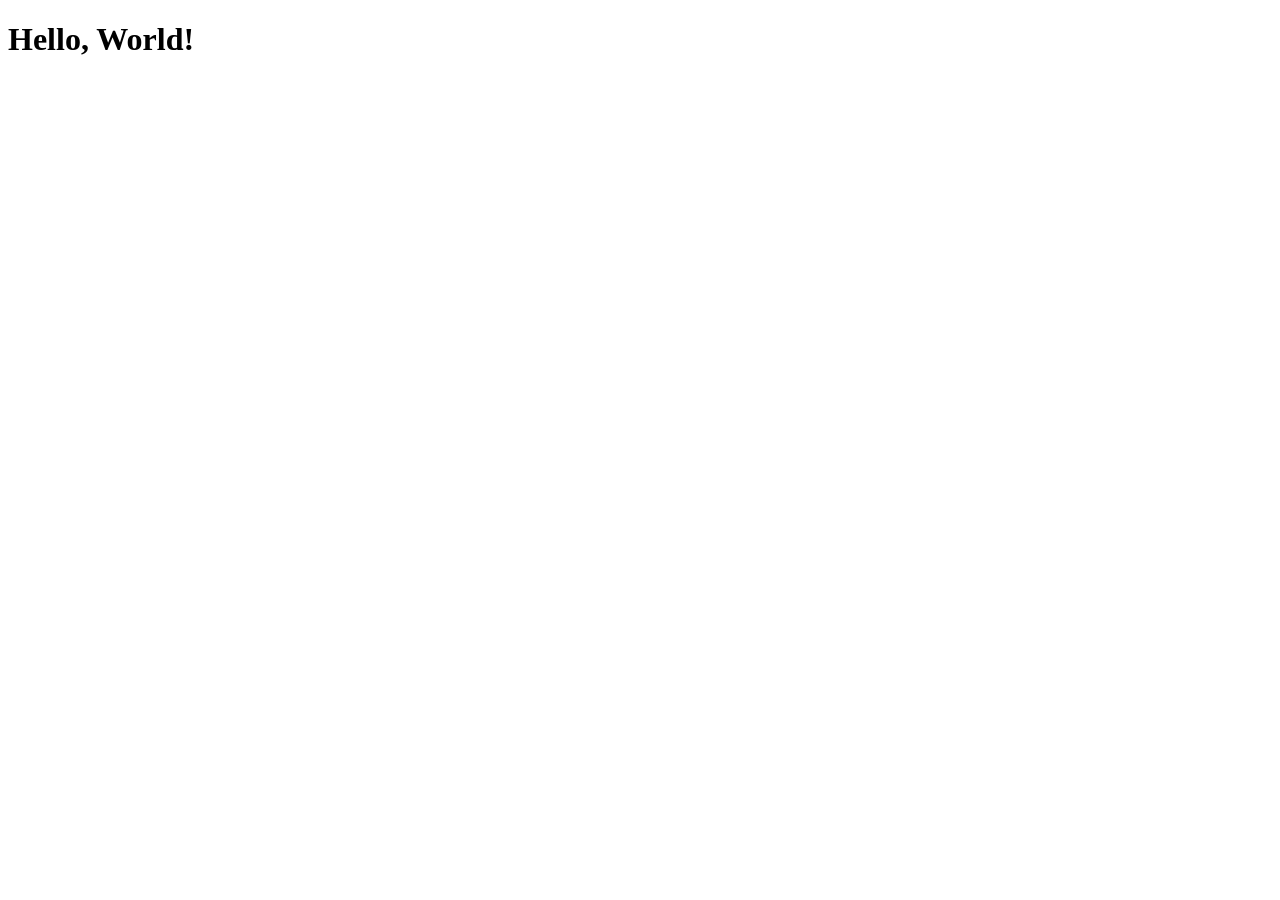
==== index.html @ 0aaef917 "mis a jour" ====
<!DOCTYPE html>
<html lang="en">
<head>
    <meta charset="UTF-8">
    <meta name="viewport" content="width=device-width, initial-scale=1.0">
    <title>Document</title>
</head>
<body>
    <h1>Hello, World!</h1>

</body>
</html>
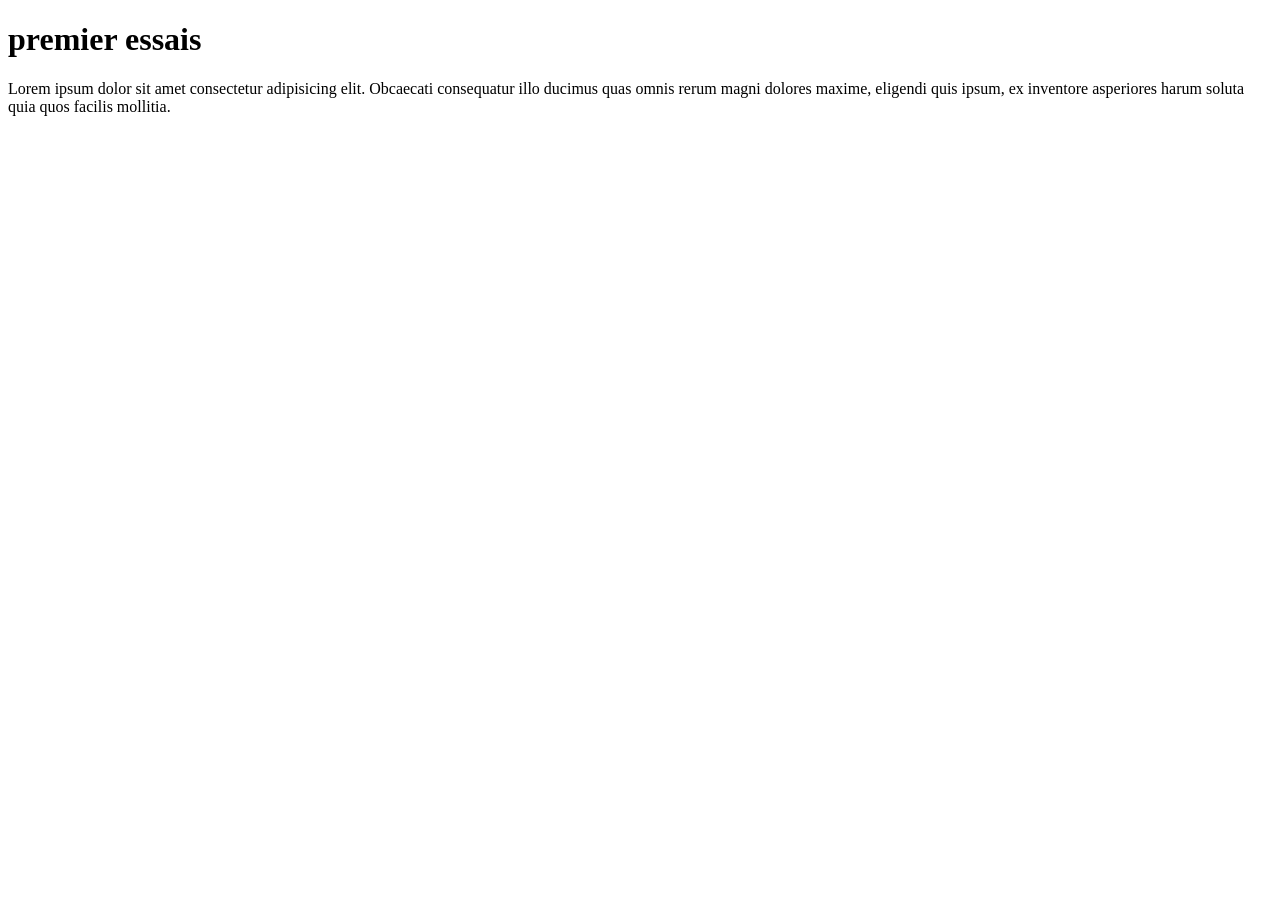
==== commit 5a51a185: "correction du texte" ====
--- a/index.html
+++ b/index.html
@@ -6,7 +6,12 @@
     <title>Document</title>
 </head>
 <body>
-    <h1>Hello, World!</h1>
+    <h1>premier  essais</h1>
+    <p>
+        Lorem ipsum dolor sit amet consectetur adipisicing elit. Obcaecati consequatur
+        illo ducimus quas omnis rerum magni dolores maxime, eligendi quis ipsum,
+         ex inventore asperiores harum soluta quia quos facilis mollitia.
+    </p>
 
 </body>
 </html>
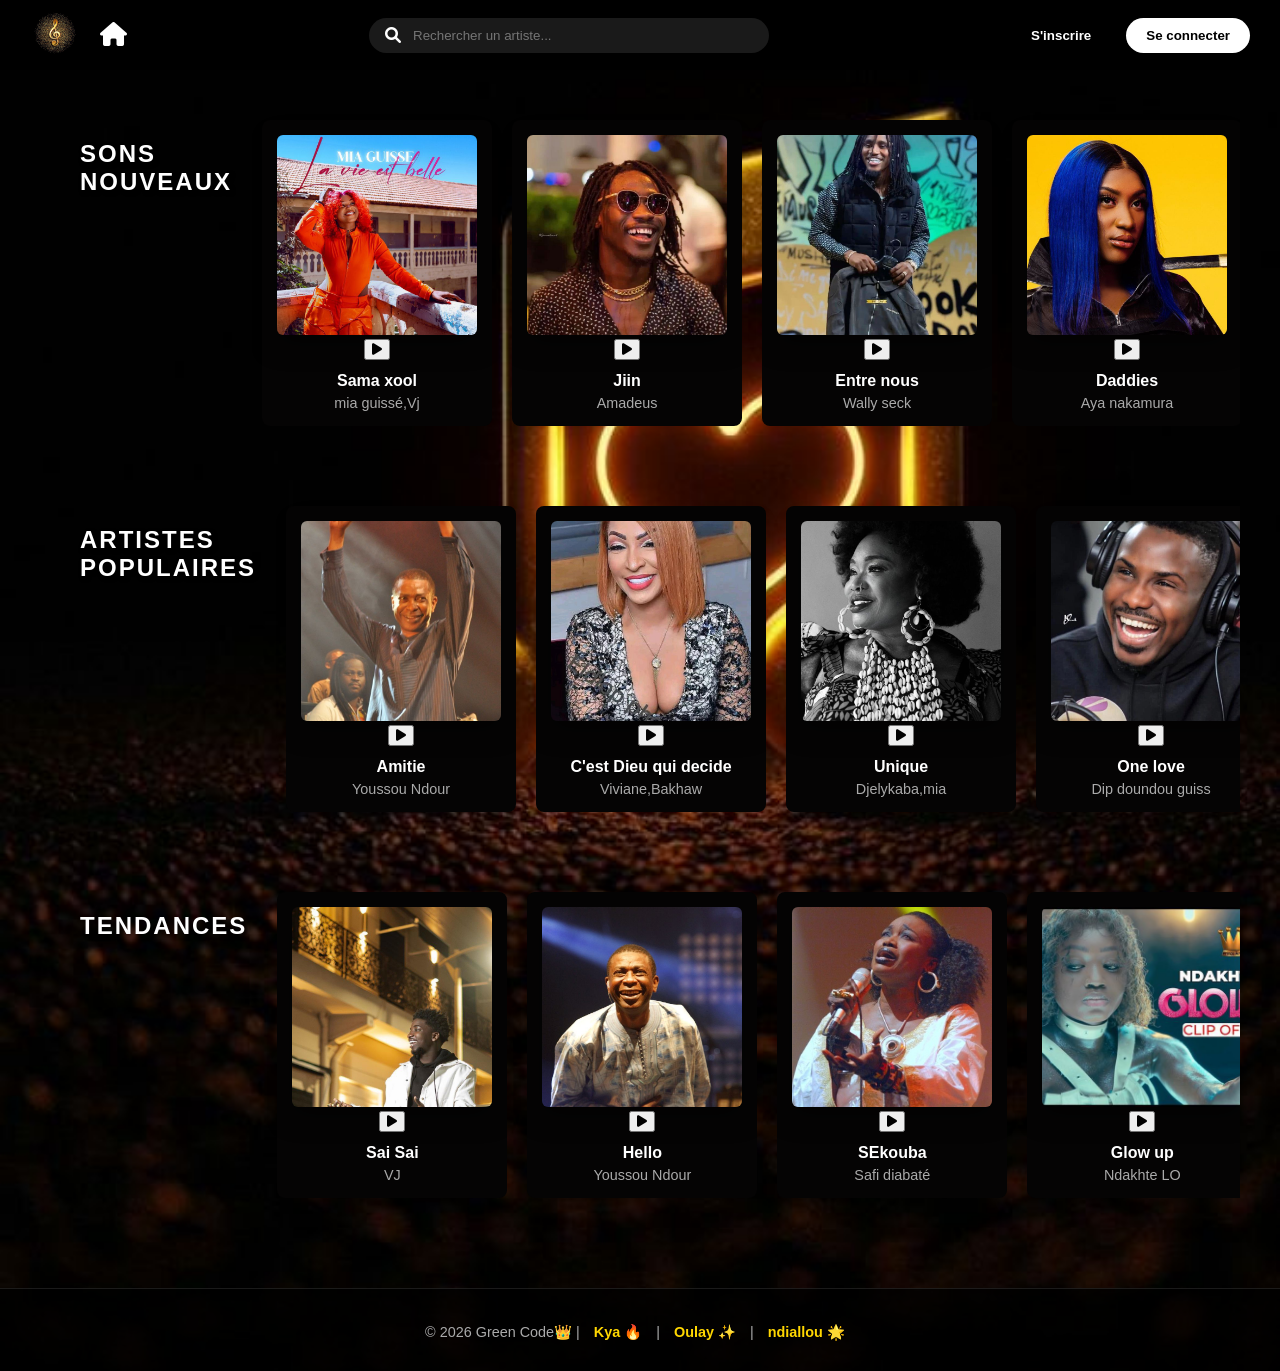
==== commit 3b0d54fe: "ajoue des nouveaux fichiers" ====
--- a/index.html
+++ b/index.html
@@ -3,15 +3,248 @@
 <head>
     <meta charset="UTF-8">
     <meta name="viewport" content="width=device-width, initial-scale=1.0">
-    <title>Document</title>
+    <title>lecteur_musique</title>
+    <link rel="stylesheet" href="style.css">
 </head>
 <body>
-    <h1>premier  essais</h1>
-    <p>
-        Lorem ipsum dolor sit amet consectetur adipisicing elit. Obcaecati consequatur
-        illo ducimus quas omnis rerum magni dolores maxime, eligendi quis ipsum,
-         ex inventore asperiores harum soluta quia quos facilis mollitia.
-    </p>
+    <header class="main-header">
+    <div class="header-left">
+        <div class="logo">
+            <img src="image/logo.jpeg" alt="Logo">
+        </div>
+        <a href="#" class="nav-icon" title="Accueil">
+            <i class="fas fa-home"></i>
+        </a>
+    </div>
+
+    <div class="header-center">
+        <div class="barre-rech">
+            <i class="fas fa-search"></i>
+            <input type="text" placeholder="Rechercher un artiste...">
+        </div>
+    </div>
+
+    <div class="header-right">
+        <button class="btn-signup">S'inscrire</button>
+        <button class="btn-login">Se connecter</button>
+    </div>
+</header>
+<main>
+    <section class="content-section">
+        <h2 class="section-title">Sons Nouveaux</h2>
+        <div class="music-grid">
+            <div class="music-card">
+                <div class="card-image">
+                    <a href="artist.html"><img src="image/artiste-mia1.jpeg" alt=""></a>
+                    <button class="play-bnt">
+                       
+                        <i class="fas fa-play"></i>
+                    </button>
+                </div>
+                <div class="card-info">
+                    <h3 >Sama xool</h3>
+                    <p class="music-artist">mia guissé,Vj</p>
+                </div>
+            </div>
+             <div class="music-card">
+                <div class="card-image">
+                    <img src="image/artist-amd.jpeg" alt="">
+                    <button class="play-bnt">
+                        <i class="fas fa-play"></i>
+                    </button>
+                </div>
+                <div class="card-info">
+                    <h3 >Jiin</h3>
+                    <p class="music-artist">Amadeus</p>
+                </div>
+            </div>
+             <div class="music-card">
+                <div class="card-image">
+                    <img src="image/artistwally.jpeg" alt="">
+                    <button class="play-bnt">
+                        <i class="fas fa-play"></i>
+                    </button>
+                </div>
+                <div class="card-info">
+                    <h3 >Entre nous</h3>
+                    <p class="music-artist">Wally seck</p>
+                </div>
+            </div>
+            <div class="music-card">
+                <div class="card-image">
+                    <img src="image/artisteaya.jpeg" alt="">
+                    <button class="play-bnt">
+                        <i class="fas fa-play"></i>
+                    </button>
+                </div>
+                <div class="card-info">
+                    <h3 >Daddies</h3>
+                    <p class="music-artist">Aya nakamura</p>
+                </div>
+            </div>
+        </div>
+    </section>
+    <section class="content-section">
+        <h2 class="section-title">Artistes Populaires</h2>
+        <div class="music-grid">
+            <div class="music-card">
+                <div class="card-image">
+                    <img src="image/artistyous2.jpeg" alt="">
+                    <button class="play-bnt">
+                        <i class="fas fa-play"></i>
+                    </button>
+                </div>
+                <div class="card-info">
+                    <h3 >Amitie</h3>
+                    <p class="music-artist">Youssou Ndour</p>
+                </div>
+            </div>
+             <div class="music-card">
+                <div class="card-image">
+                    <img src="image/artistvivi.jpeg" alt="">
+                    <button class="play-bnt">
+                        <i class="fas fa-play"></i>
+                    </button>
+                </div>
+                <div class="card-info">
+                    <h3 >C'est Dieu qui decide</h3>
+                    <p class="music-artist">Viviane,Bakhaw</p>
+                </div>
+            </div>
+            <div class="music-card">
+                <div class="card-image">
+                    <img src="image/artiste-malienne2.jpeg" alt="">
+                    <button class="play-bnt">
+                        <i class="fas fa-play"></i>
+                    </button>
+                </div>
+                <div class="card-info">
+                    <h3 >Unique</h3>
+                    <p class="music-artist">Djelykaba,mia</p>
+                </div>
+            </div>
+             <div class="music-card">
+                <div class="card-image">
+                    <img src="image/artist-dip.jpeg" alt="">
+                    <button class="play-bnt">
+                        <i class="fas fa-play"></i>
+                    </button>
+                </div>
+                <div class="card-info">
+                    <h3 >One love</h3>
+                    <p class="music-artist">Dip doundou guiss</p>
+                </div>
+            </div>
+             </div>
+    </section>
+    <section>
+ <section class="content-section">
+        <h2 class="section-title">Tendances</h2>
+        <div class="music-grid">
+            <div class="music-card">
+                <div class="card-image">
+                    <img src="image/artistvj.jpeg" alt="">
+                    <button class="play-bnt">
+                        <i class="fas fa-play"></i>
+                    </button>
+                </div>
+                <div class="card-info">
+                    <h3 >Sai Sai</h3>
+                    <p class="music-artist">VJ</p>
+                </div>
+            </div>
+             <div class="music-card">
+                <div class="card-image">
+                    <img src="image/artistyous.jpeg" alt="">
+                    <button class="play-bnt">
+                        <i class="fas fa-play"></i>
+                    </button>
+                </div>
+                <div class="card-info">
+                    <h3 >Hello</h3>
+                    <p class="music-artist">Youssou Ndour</p>
+                </div>
+            </div>
+            <div class="music-card">
+                <div class="card-image">
+                    <img src="image/artist-malienne1.jpeg" alt="">
+                    <button class="play-bnt">
+                        <i class="fas fa-play"></i>
+                    </button>
+                </div>
+                <div class="card-info">
+                    <h3 >SEkouba</h3>
+                    <p class="music-artist">Safi diabaté</p>
+                </div>
+            </div>
+             <div class="music-card">
+                <div class="card-image">
+                    <img src="image/ndakhte.jpeg" alt="">
+                    <button class="play-bnt">
+                        <i class="fas fa-play"></i>
+                    </button>
+                </div>
+                <div class="card-info">
+                    <h3 >Glow up</h3>
+                    <p class="music-artist">Ndakhte LO</p>
+                </div>
+            </div>
+            <div class="music-card">
+                <div class="card-image">
+                    <img src="image/jamen.jpeg" alt="">
+                    <button class="play-bnt">
+                        <i class="fas fa-play"></i>
+                    </button>
+                </div>
+                <div class="card-info">
+                    <h3 >Mbecté</h3>
+                    <p class="music-artist">jahman</p>
+                </div>
+            </div>
+            <div class="music-card">
+                <div class="card-image">
+                    <img src="image/jeeba.jpeg" alt="">
+                    <button class="play-bnt">
+                        <i class="fas fa-play"></i>
+                    </button>
+                </div>
+                <div class="card-info">
+                    <h3 >Guuy</h3>
+                    <p class="music-artist">jeeba</p>
+                </div>
+            </div>
+             <div class="music-card">
+                <div class="card-image">
+                    <img src="image/dadju.jpeg" alt="">
+                    <button class="play-bnt">
+                        <i class="fas fa-play"></i>
+                    </button>
+                </div>
+                <div class="card-info">
+                    <h3 >Jalous</h3>
+                    <p class="music-artist">Dadju</p>
+                </div>
+            </div>
+             <div class="music-card">
+                <div class="card-image">
+                    <img src="image/lonkomia.jpeg" alt="">
+                    <button class="play-bnt">
+                        <i class="fas fa-play"></i>
+                    </button>
+                </div>
+                <div class="card-info">
+                    <h3 >Lonkotina</h3>
+                    <p class="music-artist">mia guisse</p>
+                </div>
+            </div>
+            </div>
+    </section>
+
+    
+</main>
 
 </body>
+<footer class="main-footer">
+    <p>© 2026 Green Code👑 | <span>Kya 🔥</span> | <span>Oulay ✨</span> | <span>ndiallou 🌟</span></p>
+</footer>
 </html>
--- a/style.css
+++ b/style.css
@@ -0,0 +1,257 @@
+/* Importation des icônes */
+@import url('https://cdnjs.cloudflare.com/ajax/libs/font-awesome/6.0.0/css/all.min.css');
+
+body {
+    margin: 0;
+    min-height: 100vh;
+    display: flex;
+    flex-direction: column;
+    min-height: 100vh;
+    padding-top: 80px; /* Pour ne pas cacher le haut de la page sous le header */
+    background-image:  url("image/image-fond.jpeg");
+    background-size: cover;
+    background-position: center;
+    background-repeat: no-repeat;
+    background-color: #121212;
+    background-attachment: fixed;
+    font-family: sans-serif;
+    color: white;
+    max-width: 100%;
+    overflow-x: hidden;
+}
+
+.main-header {
+    position: fixed; /* Fixe le header en haut */
+    top: 0;
+    left: 0;
+    width: 100%;
+    height: 70px;
+    background-color: rgba(0, 0, 0, 0.7); /* Noir transparent */
+    backdrop-filter: blur(10px); /* Effet flou très moderne */
+    display: flex; /* ACTIVE L'ALIGNEMENT HORIZONTAL */
+    align-items: center; /* Centre verticalement */
+    justify-content: space-between; /* Espace les 3 blocs (gauche, centre, droite) */
+    padding: 0 30px;
+    z-index: 1000;
+    box-sizing: border-box;
+}
+
+/* Bloc Gauche */
+.header-left {
+    display: flex;
+    align-items: center;
+    gap: 20px;
+}
+
+.logo img {
+    height: 50px;
+    width: 50px;
+    border-radius: 50%;
+    object-fit: cover;
+}
+
+.nav-icon {
+    color: white;
+    font-size: 1.5rem;
+    text-decoration: none;
+    transition: 0.3s;
+}
+
+.nav-icon:hover {
+    color: gold; /* Devient doré au survol */
+}
+
+/* Bloc Centre (Barre de recherche) */
+.header-center {
+    flex: 0 1 400px;
+}
+
+.barre-rech {
+    display: flex;
+    align-items: center;
+    background-color: rgba(255, 255, 255, 0.1);
+    padding: 8px 15px;
+    border-radius: 20px;
+    border: 1px solid transparent;
+}
+
+.barre-rech:focus-within {
+    border-color: gold;
+}
+
+.barre-rech input {
+    background: none;
+    border: none;
+    color: white;
+    margin-left: 10px;
+    width: 100%;
+    outline: none;
+}
+
+/* Bloc Droite (Boutons) */
+.header-right {
+    display: flex;
+    gap: 15px;
+}
+
+.btn-signup, .btn-login {
+    padding: 10px 20px;
+    border-radius: 25px;
+    border: none;
+    font-weight: bold;
+    cursor: pointer;
+    transition: 0.3s;
+}
+
+.btn-signup {
+    background: none;
+    color: white;
+}
+
+.btn-login {
+    background-color: white;
+    color: black;
+}
+
+
+.btn-signup:hover, .btn-login:hover {
+    background-color: gold;
+    color: black;
+    transform: scale(1.05);
+
+
+
+    /* les contenus du page */
+}
+/* Style pour tes titres de section (Sons tendance, etc.) */
+h1, .section-title {
+    color: white;
+    font-size: 2.5rem;
+    text-transform: uppercase;
+    margin-top: 40px;
+    margin-left: 40px;
+    /* L'ombre magique pour la lisibilité */
+    text-shadow: 2px 2px 10px rgba(0, 0, 0, 0.8);
+    letter-spacing: 2px;
+}
+.content-section {
+    padding: 20px 40px;
+    display: flex;
+    gap: 20px;
+    overflow-x: auto;
+}
+.section-title {
+    text-shadow: 2px 2px 10px rgba(0, 0, 0, 0.5);
+    color: white;
+
+}
+.content-section {
+    padding: 20px 40px;
+}
+
+.section-title {
+    color: white;
+    font-size: 1.5rem;
+    margin-bottom: 20px;
+    text-shadow: 2px 2px 4px rgba(0,0,0,0.5); /* Pour la lisibilité sur ton fond éclairé */
+}
+
+/* Grille de 5 colonnes pour ressembler à ton image */
+.music-grid {
+    display: flex;
+    grid-template-columns: repeat(5, 1fr);
+    gap: 20px;
+    overflow-x: auto; /* Permet de faire défiler horizontalement si besoin */
+    padding: 20px 10px;
+    scrollbar-width: none;
+    scroll-behavior: smooth;
+}
+
+/* Style de la carte */
+.music-card {
+    background-color: #050404; /* Fond très léger */
+    padding: 15px;
+    border-radius: 8px;
+    text-align: center;
+    cursor: pointer;
+    flex: 0 0 200px;   
+
+}
+
+.music-card:hover {
+    background-color: rgba(255, 255, 255, 0.1); /* S'éclaircit au survol */
+}
+
+.card-image {
+    position: relative; /* Important pour placer le bouton Play par-dessus */
+    margin-bottom: 12px;
+}
+
+.card-image img {
+    width: 100%;
+    aspect-ratio: 1 / 1; /* Image carrée */
+    object-fit: cover;
+    border-radius: 6px;
+    box-shadow: 0 8px 24px rgba(0,0,0,0.5);
+}
+
+/* LE BOUTON PLAY  (Caché par défaut) */
+.play-btn {
+    position: absolute;
+    bottom: 8px;
+    right: 8px;
+    background-color: #f3d80f; 
+    border: none;
+    width: 48px;
+    height: 48px;
+    border-radius: 50%;
+    color: black;
+    display: flex;
+    justify-content: center;
+    align-items: center;
+    font-size: 1.2rem;
+    opacity: 0; /* Invisible */
+    transform: translateY(10px); /* Un peu plus bas */
+    transition: all 0.3s ease;
+    box-shadow: 0 8px 16px rgba(0,0,0,0.3);
+}
+
+/* Apparition au survol de la carte */
+.music-card:hover .play-btn {
+    opacity: 1;
+    transform: translateY(0); /* Remonte à sa place */
+}
+
+/* Infos texte */
+.card-info h3 {
+    color: white;
+    margin: 0;
+    font-size: 1rem;
+    white-space: nowrap;
+    overflow: hidden;
+    text-overflow: ellipsis; /* Coupe le texte s'il est trop long */
+}
+p {
+    color: #aaa;
+    font-size: 0.9rem;
+    margin: 5px 0 0;
+}
+/* Le Footer */
+.main-footer {
+    text-align: center;
+    padding: 30px;
+    background-color: rgba(0, 0, 0, 0.8); /* Noir transparent pour laisser voir le fond */
+    color: #888;
+    font-size: 0.9rem;
+    margin-top: 50px;
+    border-top: 1px solid rgba(255, 255, 255, 0.1);
+    box-sizing: border-box;
+    width: 100%;
+    bottom: 0;
+}
+
+.main-footer span {
+    color: gold; /* Met vos surnoms en valeur */
+    margin: 0 10px;
+    font-weight: bold;
+}
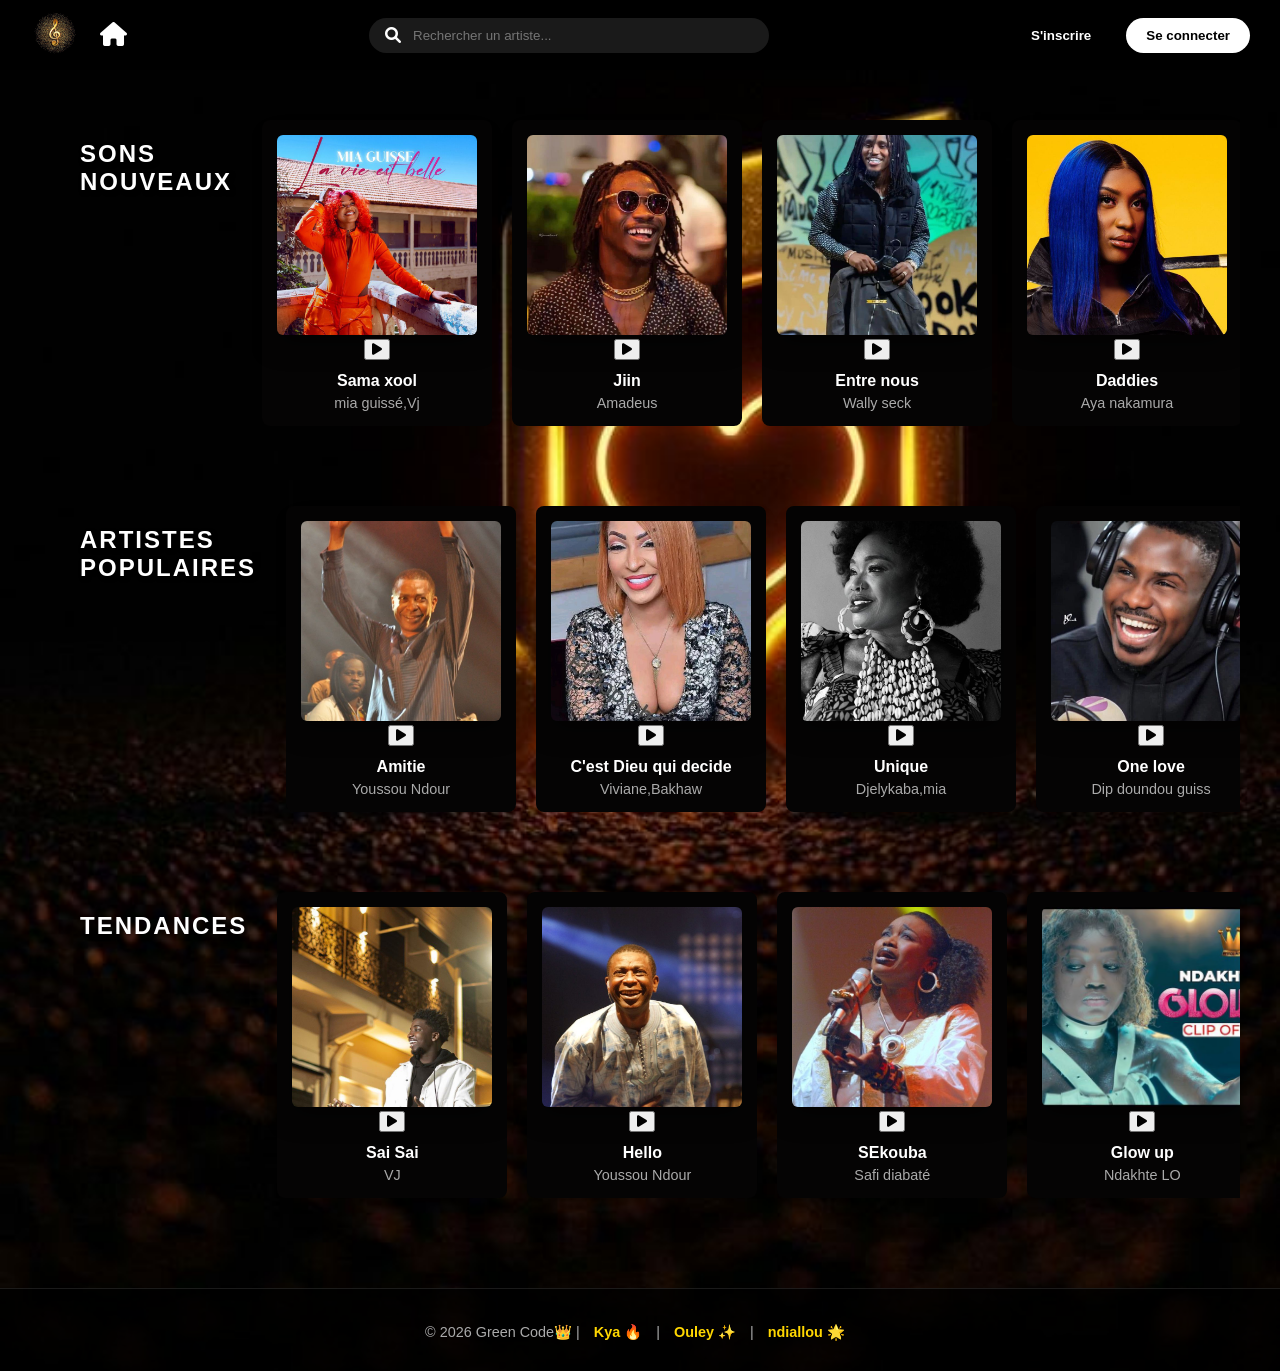
==== commit 4931db0f: "ajoue du travail final avec tout les modification" ====
--- a/index.html
+++ b/index.html
@@ -239,12 +239,13 @@
             </div>
             </div>
     </section>
+    
 
     
 </main>
 
 </body>
 <footer class="main-footer">
-    <p>© 2026 Green Code👑 | <span>Kya 🔥</span> | <span>Oulay ✨</span> | <span>ndiallou 🌟</span></p>
+    <p>© 2026 Green Code👑 | <span>Kya 🔥</span> | <span>Ouley ✨</span> | <span>ndiallou 🌟</span></p>
 </footer>
 </html>
--- a/style.css
+++ b/style.css
@@ -236,6 +236,7 @@
     font-size: 0.9rem;
     margin: 5px 0 0;
 }
+
 /* Le Footer */
 .main-footer {
     text-align: center;
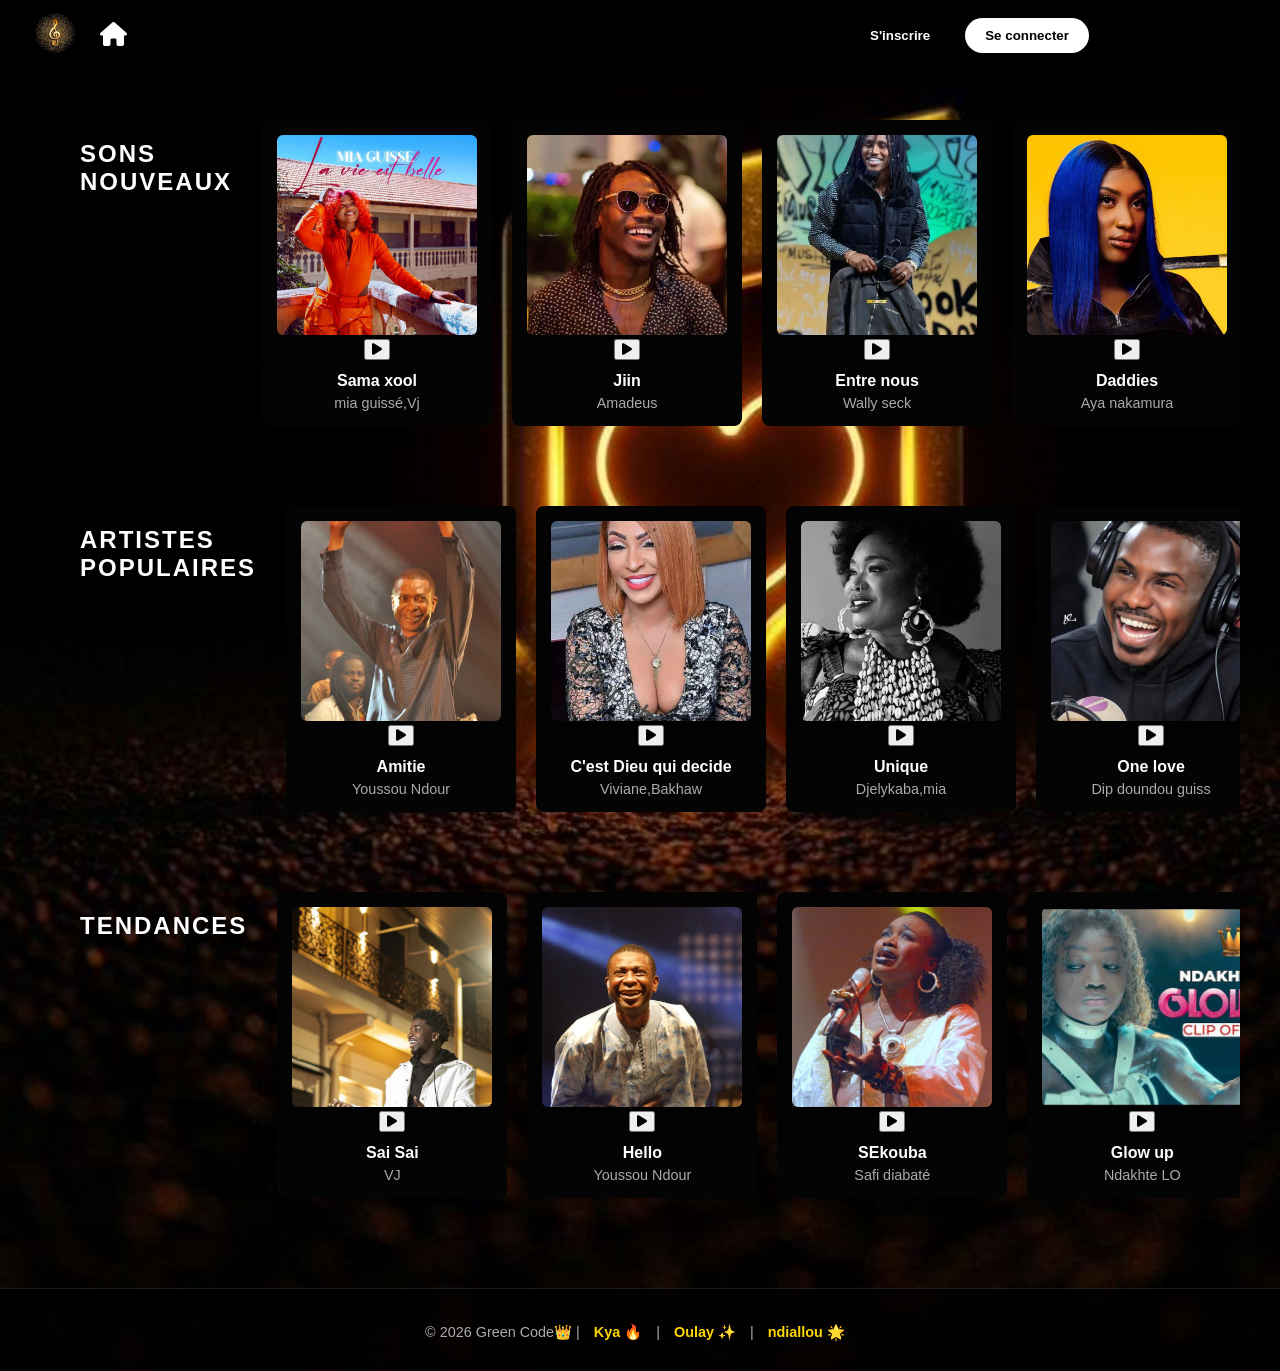
==== commit 633ca165: "ajoue de l'inde" ====
--- a/index.html
+++ b/index.html
@@ -18,11 +18,6 @@
     </div>
 
     <div class="header-center">
-        <div class="barre-rech">
-            <i class="fas fa-search"></i>
-            <input type="text" placeholder="Rechercher un artiste...">
-        </div>
-    </div>
 
     <div class="header-right">
         <button class="btn-signup">S'inscrire</button>
@@ -246,6 +241,6 @@
 
 </body>
 <footer class="main-footer">
-    <p>© 2026 Green Code👑 | <span>Kya 🔥</span> | <span>Ouley ✨</span> | <span>ndiallou 🌟</span></p>
+    <p>© 2026 Green Code👑 | <span>Kya 🔥</span> | <span>Oulay ✨</span> | <span>ndiallou 🌟</span></p>
 </footer>
 </html>
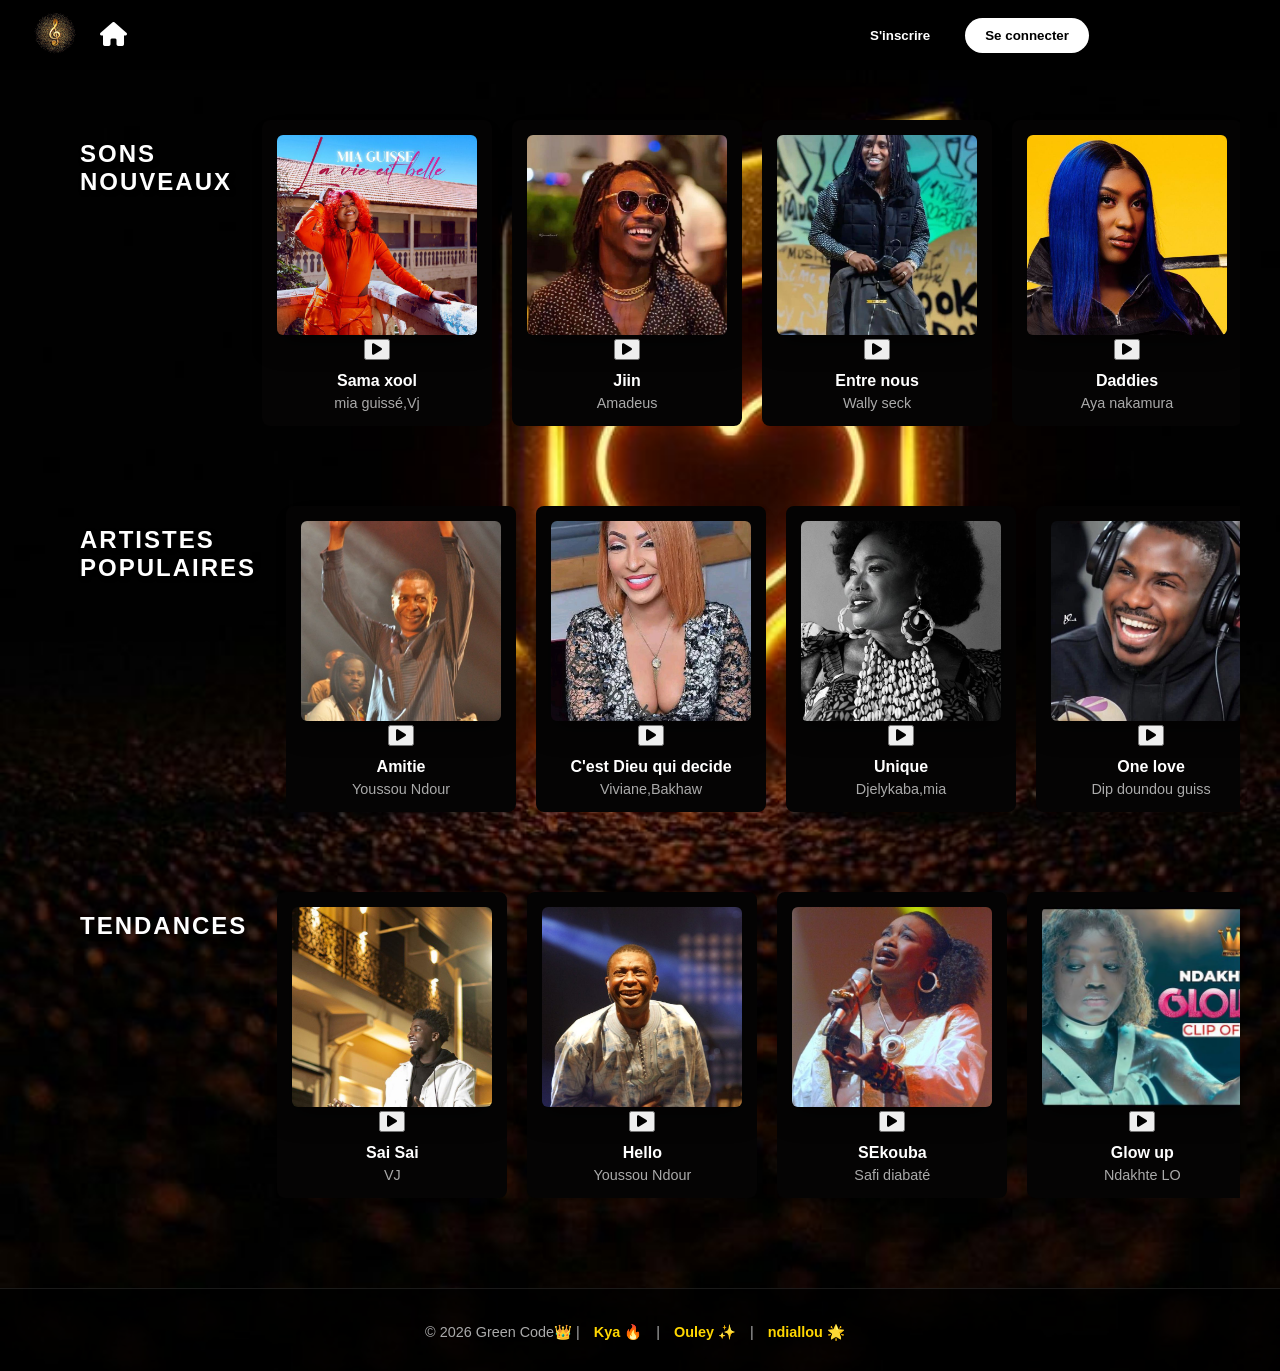
==== commit c7b06fe2: "ajoue" ====
--- a/index.html
+++ b/index.html
@@ -241,6 +241,6 @@
 
 </body>
 <footer class="main-footer">
-    <p>© 2026 Green Code👑 | <span>Kya 🔥</span> | <span>Oulay ✨</span> | <span>ndiallou 🌟</span></p>
+    <p>© 2026 Green Code👑 | <span>Kya 🔥</span> | <span>Ouley ✨</span> | <span>ndiallou 🌟</span></p>
 </footer>
 </html>
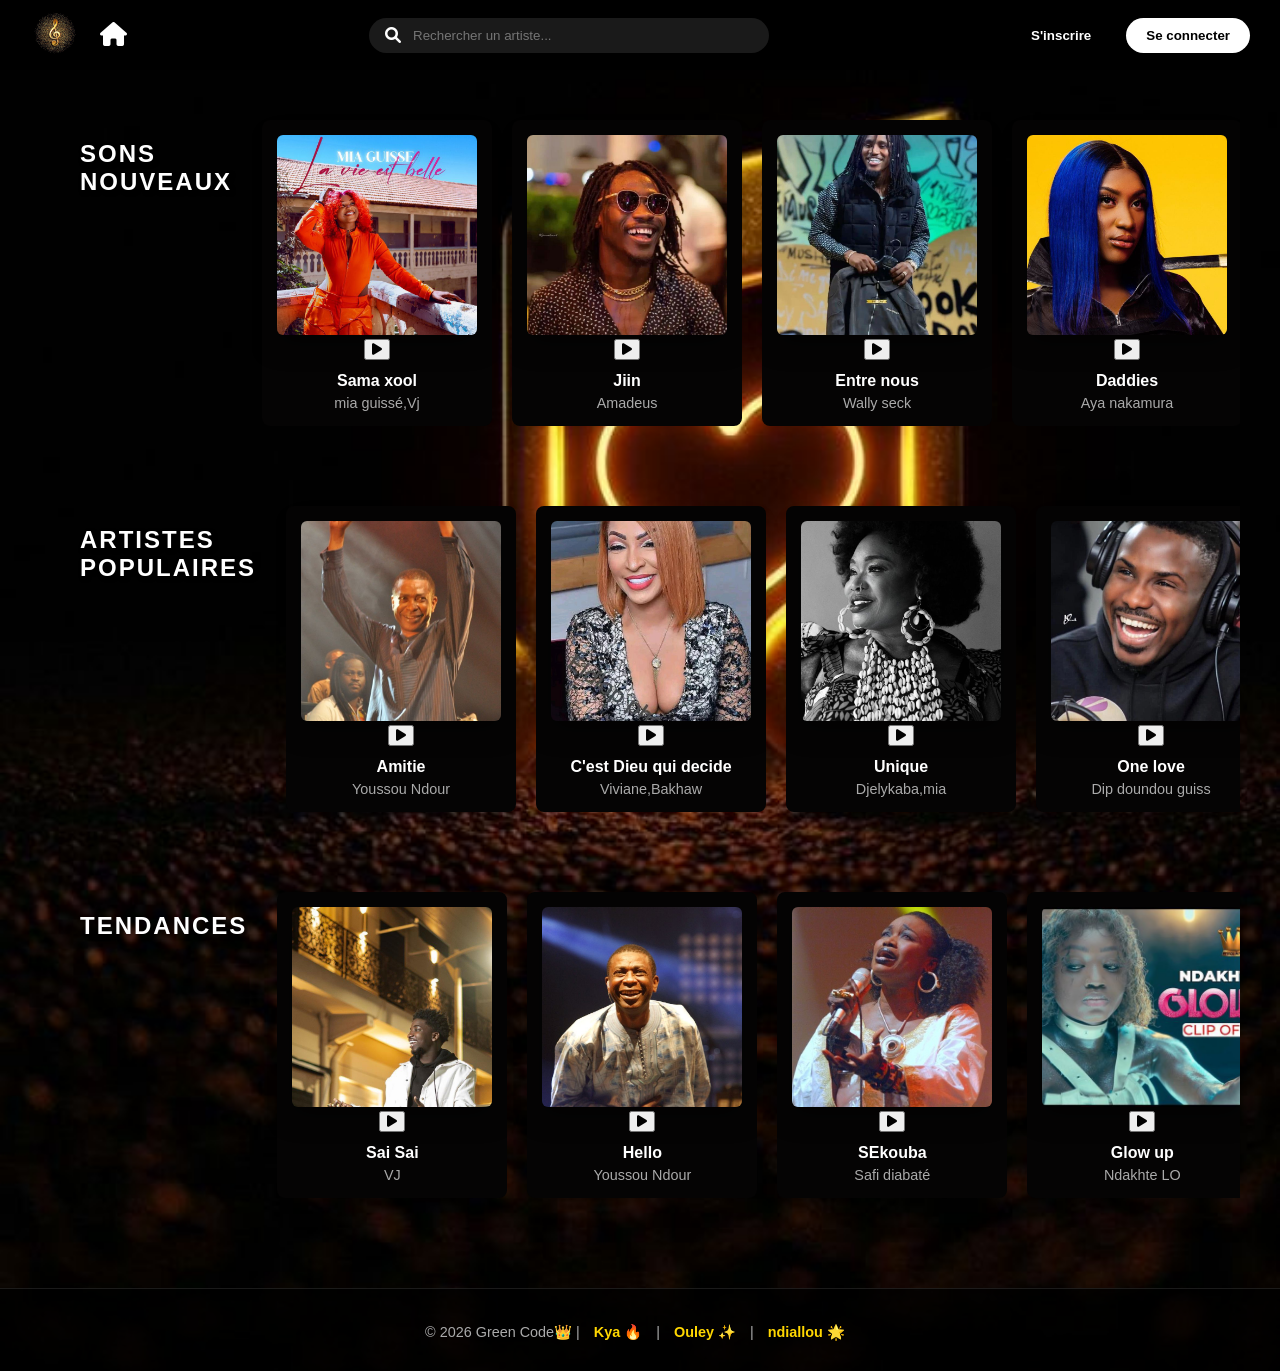
==== commit b0105af5: "qjoue de quelque ;odification" ====
--- a/index.html
+++ b/index.html
@@ -18,7 +18,11 @@
     </div>
 
     <div class="header-center">
-
+        <div class="barre-rech">
+            <i class="fas fa-search"></i>
+            <input type="text" placeholder="Rechercher un artiste...">
+        </div>
+ </div>
     <div class="header-right">
         <button class="btn-signup">S'inscrire</button>
         <button class="btn-login">Se connecter</button>
